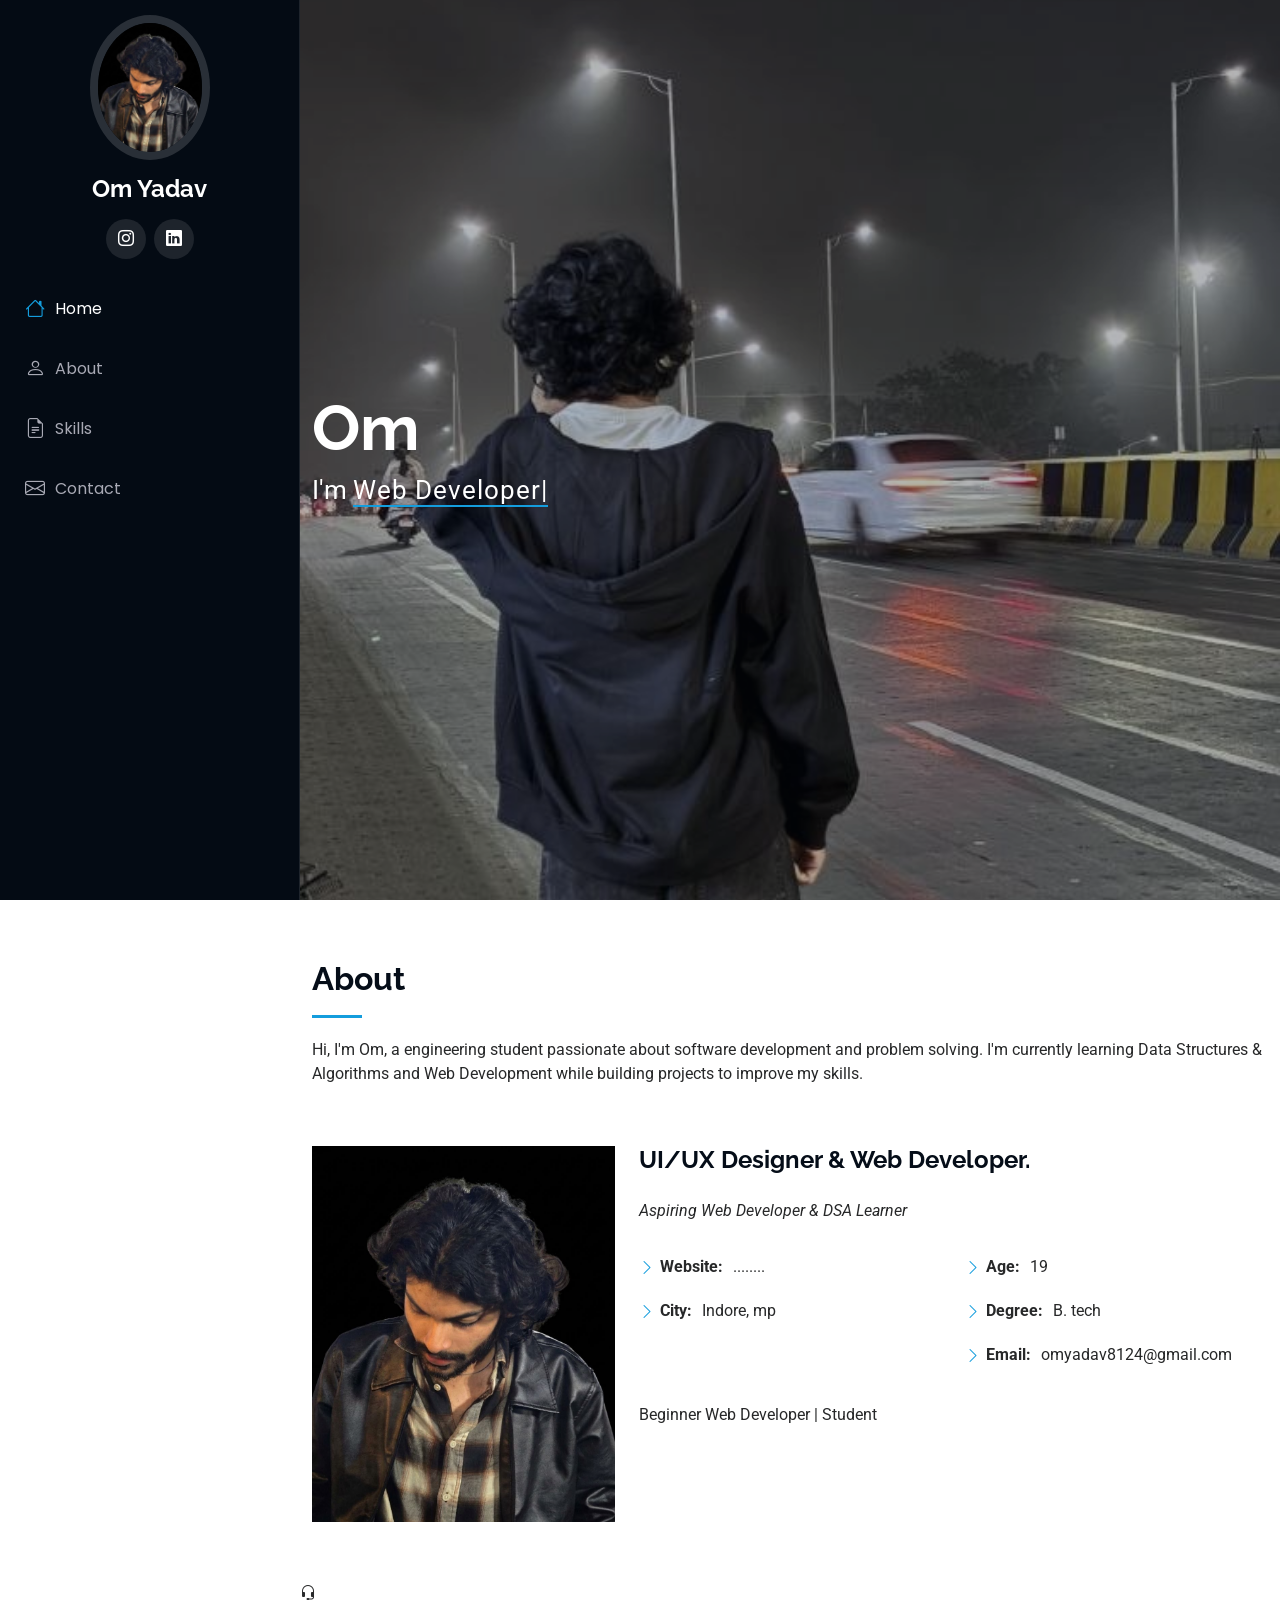
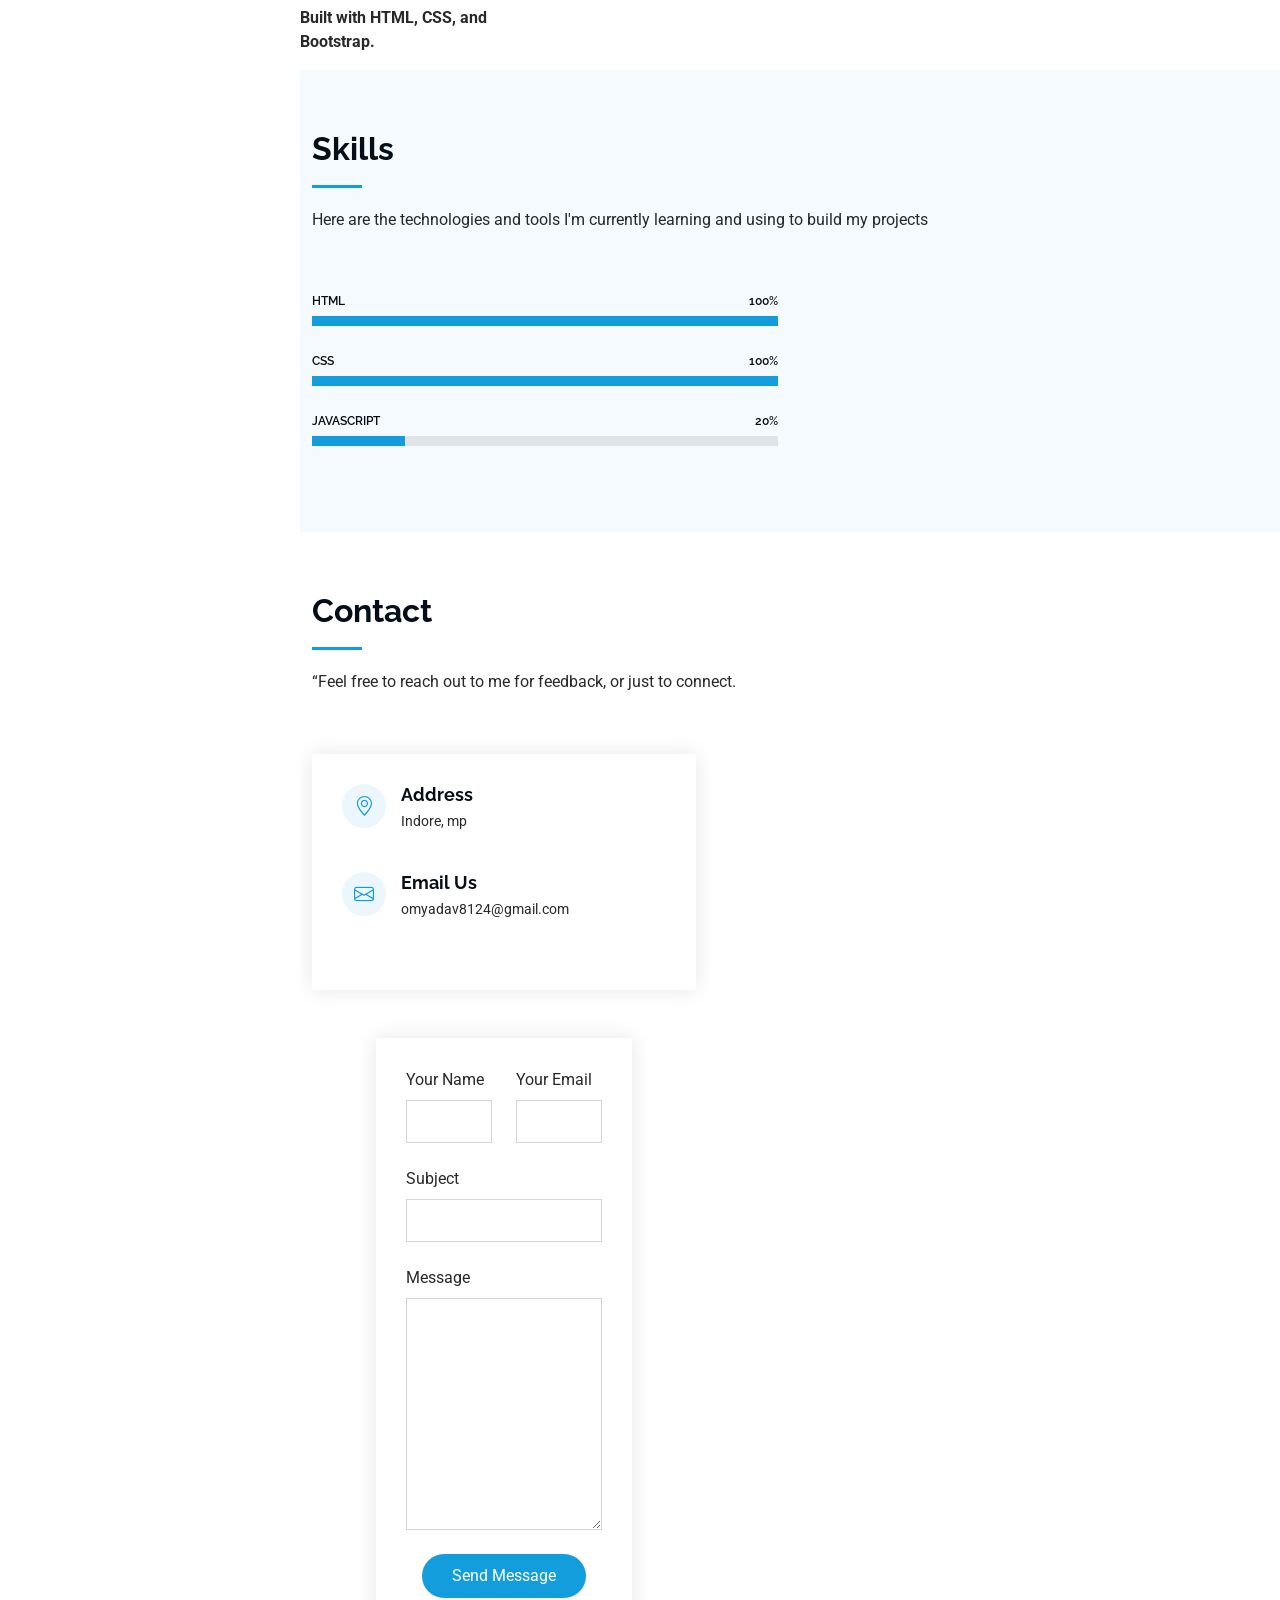
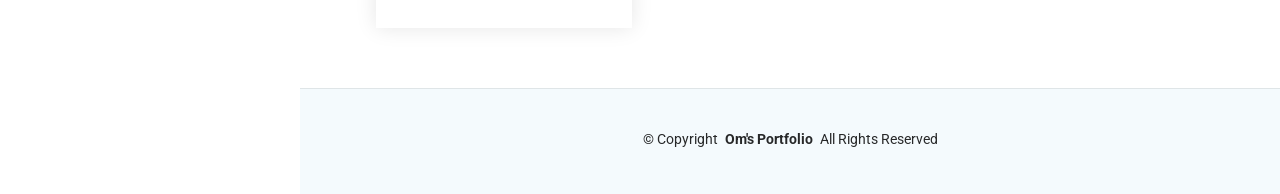
==== index.html @ d422b06d "Move files to root" ====
<!DOCTYPE html>
<html lang="en">

<head>
  <meta charset="utf-8">
  <meta content="width=device-width, initial-scale=1.0" name="viewport">
  <title>Index - iPortfolio Bootstrap Template</title>
  <meta content="" name="description">
  <meta content="" name="keywords">

  <!-- Favicons -->
  <link href="assets/img/favicon.png" rel="icon">
  <link href="assets/img/apple-touch-icon.png" rel="apple-touch-icon">

  <!-- Fonts -->
  <link href="https://fonts.googleapis.com" rel="preconnect">
  <link href="https://fonts.gstatic.com" rel="preconnect" crossorigin>
  <link href="https://fonts.googleapis.com/css2?family=Roboto:ital,wght@0,100;0,300;0,400;0,500;0,700;0,900;1,100;1,300;1,400;1,500;1,700;1,900&family=Poppins:ital,wght@0,100;0,200;0,300;0,400;0,500;0,600;0,700;0,800;0,900;1,100;1,200;1,300;1,400;1,500;1,600;1,700;1,800;1,900&family=Raleway:ital,wght@0,100;0,200;0,300;0,400;0,500;0,600;0,700;0,800;0,900;1,100;1,200;1,300;1,400;1,500;1,600;1,700;1,800;1,900&display=swap" rel="stylesheet">

  <!-- Vendor CSS Files -->
  <link href="assets/vendor/bootstrap/css/bootstrap.min.css" rel="stylesheet">
  <link href="assets/vendor/bootstrap-icons/bootstrap-icons.css" rel="stylesheet">
  <link href="assets/vendor/aos/aos.css" rel="stylesheet">
  <link href="assets/vendor/glightbox/css/glightbox.min.css" rel="stylesheet">
  <link href="assets/vendor/swiper/swiper-bundle.min.css" rel="stylesheet">

  <!-- Main CSS File -->
  <link href="assets/css/main.css" rel="stylesheet">

  <!-- =======================================================
  * Template Name: iPortfolio
  * Template URL: https://bootstrapmade.com/iportfolio-bootstrap-portfolio-websites-template/
  * Updated: Jun 29 2024 with Bootstrap v5.3.3
  * Author: BootstrapMade.com
  * License: https://bootstrapmade.com/license/
  ======================================================== -->
</head>

<body class="index-page">

  <header id="header" class="header dark-background d-flex flex-column">
    <i class="header-toggle d-xl-none bi bi-list"></i>

    <div class="profile-img">
      <img src="assets/img/my-profile-img.jpg" alt="" class="img-fluid rounded-circle">
    </div>

    <a href="index.html" class="logo d-flex align-items-center justify-content-center">
      <!-- Uncomment the line below if you also wish to use an image logo -->
      <!-- <img src="assets/img/logo.png" alt=""> -->
      <h1 class="sitename">Om Yadav</h1>
    </a>

    <div class="social-links text-center">
      
      
      <a href="https://www.instagram.com/ommydvv?igsh=NmppczU2OXlhY2xj" class="instagram"><i class="bi bi-instagram"></i></a>
      <a href="https://www.linkedin.com/in/om-yadav-016438373?utm_source=share_via&utm_content=profile&utm_medium=member_android" class="linkedin"><i class="bi bi-linkedin"></i></a>
      
    </div>


    <nav id="navmenu" class="navmenu">
      <ul>
        <li><a href="#hero" class="active"><i class="bi bi-house navicon"></i>Home</a></li>
        <li><a href="#about"><i class="bi bi-person navicon"></i> About</a></li>
        <li><a href="#skills"><i class="bi bi-file-earmark-text navicon"></i> Skills</a></li>
       
        <li><a href="#contact"><i class="bi bi-envelope navicon"></i> Contact</a></li>
      </ul>
    </nav>

  </header>

  <main class="main">

    <!-- Hero Section -->
    <section id="hero" class="hero section dark-background">

      <img src="assets/img/hero-bg.jpg" alt="" data-aos="fade-in" class="">

      <div class="container" data-aos="fade-up" data-aos-delay="100">
        <h2>Om </h2>
        <p>I'm <span class="typed" data-typed-items="Web Developer,Learner,Student"></span><span class="typed-cursor typed-cursor--blink" aria-hidden="true"></span><span class="typed-cursor typed-cursor--blink" aria-hidden="true"></span></p>
      </div>

    </section><!-- /Hero Section -->

    <!-- About Section -->
    <section id="about" class="about section">

      <!-- Section Title -->
      <div class="container section-title" data-aos="fade-up">
        <h2>About</h2>
        <p>Hi, I'm Om, a engineering student passionate about software development and problem solving. I'm currently learning Data Structures & Algorithms and Web Development while building projects to improve my skills.
      </div><!-- End Section Title -->

      <div class="container" data-aos="fade-up" data-aos-delay="100">

        <div class="row gy-4 justify-content-center">
          <div class="col-lg-4">
            <img src="assets/img/my-profile-img.jpg" class="img-fluid" alt="">
          </div>
          <div class="col-lg-8 content">
            <h2>UI/UX Designer &amp; Web Developer.</h2>
            <p class="fst-italic py-3">
             Aspiring Web Developer & DSA Learner
            </p>
            <div class="row">
              <div class="col-lg-6">
                <ul>
                  
                  <li><i class="bi bi-chevron-right"></i> <strong>Website:</strong> <span>........</span></li>
    
                  <li><i class="bi bi-chevron-right"></i> <strong>City:</strong> <span>Indore, mp</span></li>
                </ul>
              </div>
              <div class="col-lg-6">
                <ul>
                  <li><i class="bi bi-chevron-right"></i> <strong>Age:</strong> <span>19</span></li>
                  <li><i class="bi bi-chevron-right"></i> <strong>Degree:</strong> <span>B. tech</span></li>
                  <li><i class="bi bi-chevron-right"></i> <strong>Email:</strong> <span>omyadav8124@gmail.com</span></li>
                  
                </ul>
              </div>
            </div>
            <p class="py-3">
              Beginner Web Developer | Student

            </p>
          </div>
        </div>

      </div>

    </section><!-- /About Section -->

    <!-- Stats Section -->
   <!-- End Stats Item -->

          <div class="col-lg-3 col-md-6">
            <div class="stats-item">
              <i class="bi bi-headset"></i>
            
              <p><strong>Built with HTML, CSS, and Bootstrap.</strong> </p>
            </div>
          </div><!-- End Stats Item -->

          <!-- End Stats Item -->

        </div>

      </div>

    </section><!-- /Stats Section -->

    <!-- Skills Section -->
    <section id="skills" class="skills section light-background">

      <!-- Section Title -->
      <div class="container section-title" data-aos="fade-up">
        <h2>Skills</h2>
        <p>Here are the technologies and tools I'm currently learning and using to build my projects</p>
      </div><!-- End Section Title -->

      <div class="container" data-aos="fade-up" data-aos-delay="100">

        <div class="row skills-content skills-animation">

          <div class="col-lg-6">

            <div class="progress">
              <span class="skill"><span>HTML</span> <i class="val">100%</i></span>
              <div class="progress-bar-wrap">
                <div class="progress-bar" role="progressbar" aria-valuenow="100" aria-valuemin="0" aria-valuemax="100"></div>
              </div>
            </div><!-- End Skills Item -->

            <div class="progress">
              <span class="skill"><span>CSS</span> <i class="val">100%</i></span>
              <div class="progress-bar-wrap">
                <div class="progress-bar" role="progressbar" aria-valuenow="100" aria-valuemin="0" aria-valuemax="100"></div>
              </div>
            </div><!-- End Skills Item -->

            <div class="progress">
              <span class="skill"><span>JavaScript</span> <i class="val">20%</i></span>
              <div class="progress-bar-wrap">
                <div class="progress-bar" role="progressbar" aria-valuenow="20" aria-valuemin="0" aria-valuemax="100"></div>
              </div>
            </div><!-- End Skills Item -->

          </div>

         <!-- End Skills Item -->

          </div>

        </div>

      </div>

    </section><!-- /Skills Section -->

    <!-- Resume Section -->
    <!-- Edn Resume Item -->

           <!-- Edn Resume Item -->

            <!-- Edn Resume Item -->

          </div>

        <!-- Edn Resume Item -->

          </div>

        </div>

      </div>

    </section><!-- /Resume Section -->

    <!-- Portfolio Section -->
  <!-- /Testimonials Section -->

    <!-- Contact Section -->
    <section id="contact" class="contact section">

      <!-- Section Title -->
      <div class="container section-title" data-aos="fade-up">
        <h2>Contact</h2>
        <p>“Feel free to reach out to me for feedback, or just to connect.</p>
      </div><!-- End Section Title -->

      <div class="container" data-aos="fade-up" data-aos-delay="100">

        <div class="row gy-4">

          <div class="col-lg-5">

            <div class="info-wrap">
              <div class="info-item d-flex" data-aos="fade-up" data-aos-delay="200">
                <i class="bi bi-geo-alt flex-shrink-0"></i>
                <div>
                  <h3>Address</h3>
                  <p>Indore, mp</p>
                </div>
              </div><!-- End Info Item -->

             <!-- End Info Item -->

              <div class="info-item d-flex" data-aos="fade-up" data-aos-delay="400">
                <i class="bi bi-envelope flex-shrink-0"></i>
                <div>
                  <h3>Email Us</h3>
                  <p>omyadav8124@gmail.com</p>
                </div>
              </div><!-- End Info Item -->

             
          </div>

          <div class="col-lg-8 col-md-10 col-sm-12 mx-auto  mt-5 " >
           <form action="#" method="post" class="php-email-form" onsubmit="return false;">

          
              <div class="row gy-4">

                <div class="col-md-6">
                  <label for="name-field" class="pb-2">Your Name</label>
                  <input type="text" name="name" id="name-field" class="form-control" required="">
                </div>

                <div class="col-md-6">
                  <label for="email-field" class="pb-2">Your Email</label>
                  <input type="email" class="form-control" name="email" id="email-field" required="">
                </div>

                <div class="col-md-12">
                  <label for="subject-field" class="pb-2">Subject</label>
                  <input type="text" class="form-control" name="subject" id="subject-field" required="">
                </div>

                <div class="col-md-12">
                  <label for="message-field" class="pb-2">Message</label>
                  <textarea class="form-control" name="message" rows="10" id="message-field" required=""></textarea>
                </div>

                <div class="col-md-12 text-center">
                  <div class="loading">Loading</div>
                  <div class="error-message"></div>
                  <div class="sent-message">Your message has been sent. Thank you!</div>

                  <button type="submit">Send Message</button>
                </div>

              </div>
            </form>
            <div id="form-message" class="alert alert-success d-none mt-3">
  ✅ Your message has been sent successfully (demo).
</div>

          </div><!-- End Contact Form -->

        </div>

      </div>

    </section><!-- /Contact Section -->

  </main>

  <footer id="footer" class="footer position-relative light-background">

    <div class="container">
      <div class="copyright text-center ">
        <p>© <span>Copyright</span> <strong class="px-1 sitename">Om's Portfolio</strong> <span>All Rights Reserved</span></p>
      </div>
      <div class="credits">
        <!-- All the links in the footer should remain intact. -->
        <!-- You can delete the links only if you've purchased the pro version. -->
        <!-- Licensing information: https://bootstrapmade.com/license/ -->
        <!-- Purchase the pro version with working PHP/AJAX contact form: [buy-url] -->
       
      </div>
    </div>

  </footer>

  <!-- Scroll Top -->
  <a href="#" id="scroll-top" class="scroll-top d-flex align-items-center justify-content-center"><i class="bi bi-arrow-up-short"></i></a>

  <!-- Preloader -->
  <div id="preloader"></div>

  <!-- Vendor JS Files -->
  <script src="assets/vendor/bootstrap/js/bootstrap.bundle.min.js"></script>
  <script src="assets/vendor/php-email-form/validate.js"></script>
  <script src="assets/vendor/aos/aos.js"></script>
  <script src="assets/vendor/typed.js/typed.umd.js"></script>
  <script src="assets/vendor/purecounter/purecounter_vanilla.js"></script>
  <script src="assets/vendor/waypoints/noframework.waypoints.js"></script>
  <script src="assets/vendor/glightbox/js/glightbox.min.js"></script>
  <script src="assets/vendor/imagesloaded/imagesloaded.pkgd.min.js"></script>
  <script src="assets/vendor/isotope-layout/isotope.pkgd.min.js"></script>
  <script src="assets/vendor/swiper/swiper-bundle.min.js"></script>

  <!-- Main JS File -->
  <script src="assets/js/main.js"></script>
  <script>
document.querySelector('.php-email-form').addEventListener('submit', function(e) {
  e.preventDefault(); // stop actual submission
  document.getElementById('form-message').classList.remove('d-none');
});
</script>



</body>

</html>
---- assets/css/main.css ----
/**
* Template Name: iPortfolio
* Template URL: https://bootstrapmade.com/iportfolio-bootstrap-portfolio-websites-template/
* Updated: Jun 29 2024 with Bootstrap v5.3.3
* Author: BootstrapMade.com
* License: https://bootstrapmade.com/license/
*/

/*--------------------------------------------------------------
# Font & Color Variables
# Help: https://bootstrapmade.com/color-system/
--------------------------------------------------------------*/
/* Fonts */
:root {
  --default-font: "Roboto",  system-ui, -apple-system, "Segoe UI", Roboto, "Helvetica Neue", Arial, "Noto Sans", "Liberation Sans", sans-serif, "Apple Color Emoji", "Segoe UI Emoji", "Segoe UI Symbol", "Noto Color Emoji";
  --heading-font: "Raleway",  sans-serif;
  --nav-font: "Poppins",  sans-serif;
}

/* Global Colors - The following color variables are used throughout the website. Updating them here will change the color scheme of the entire website */
:root { 
  --background-color: #ffffff; /* Background color for the entire website, including individual sections */
  --default-color: #272829; /* Default color used for the majority of the text content across the entire website */
  --heading-color: #050d18; /* Color for headings, subheadings and title throughout the website */
  --accent-color: #149ddd; /* Accent color that represents your brand on the website. It's used for buttons, links, and other elements that need to stand out */
  --surface-color: #ffffff; /* The surface color is used as a background of boxed elements within sections, such as cards, icon boxes, or other elements that require a visual separation from the global background. */
  --contrast-color: #ffffff; /* Contrast color for text, ensuring readability against backgrounds of accent, heading, or default colors. */
}

/* Nav Menu Colors - The following color variables are used specifically for the navigation menu. They are separate from the global colors to allow for more customization options */
:root {
  --nav-color: #a8a9b4;  /* The default color of the main navmenu links */
  --nav-hover-color: #ffffff; /* Applied to main navmenu links when they are hovered over or active */
  --nav-mobile-background-color: #040b14; /* Used as the background color for mobile navigation menu */
  --nav-dropdown-background-color: #040b14; /* Used as the background color for dropdown items that appear when hovering over primary navigation items */
  --nav-dropdown-color: #a8a9b4; /* Used for navigation links of the dropdown items in the navigation menu. */
  --nav-dropdown-hover-color: #ffffff; /* Similar to --nav-hover-color, this color is applied to dropdown navigation links when they are hovered over. */
}

/* Color Presets - These classes override global colors when applied to any section or element, providing reuse of the sam color scheme. */

.light-background {
  --background-color: #f4fafd;
  --surface-color: #ffffff;
}

.dark-background {
  --background-color: #040b14;
  --default-color: #ffffff;
  --heading-color: #ffffff;
  --surface-color: #151f2b;
  --contrast-color: #ffffff;
}

/* Smooth scroll */
:root {
  scroll-behavior: smooth;
}

/*--------------------------------------------------------------
# General Styling & Shared Classes
--------------------------------------------------------------*/
body {
  color: var(--default-color);
  background-color: var(--background-color);
  font-family: var(--default-font);
}

a {
  color: var(--accent-color);
  text-decoration: none;
  transition: 0.3s;
}

a:hover {
  color: color-mix(in srgb, var(--accent-color), transparent 25%);
  text-decoration: none;
}

h1,
h2,
h3,
h4,
h5,
h6 {
  color: var(--heading-color);
  font-family: var(--heading-font);
}

/* PHP Email Form Messages
------------------------------*/
.php-email-form .error-message {
  display: none;
  background: #df1529;
  color: #ffffff;
  text-align: left;
  padding: 15px;
  margin-bottom: 24px;
  font-weight: 600;
}

.php-email-form .sent-message {
  display: none;
  color: #ffffff;
  background: #059652;
  text-align: center;
  padding: 15px;
  margin-bottom: 24px;
  font-weight: 600;
}

.php-email-form .loading {
  display: none;
  background: var(--surface-color);
  text-align: center;
  padding: 15px;
  margin-bottom: 24px;
}

.php-email-form .loading:before {
  content: "";
  display: inline-block;
  border-radius: 50%;
  width: 24px;
  height: 24px;
  margin: 0 10px -6px 0;
  border: 3px solid var(--accent-color);
  border-top-color: var(--surface-color);
  animation: php-email-form-loading 1s linear infinite;
}

@keyframes php-email-form-loading {
  0% {
    transform: rotate(0deg);
  }

  100% {
    transform: rotate(360deg);
  }
}

/*--------------------------------------------------------------
# Global Header
--------------------------------------------------------------*/
.header {
  color: var(--default-color);
  background-color: var(--background-color);
  position: fixed;
  top: 0;
  left: 0;
  bottom: 0;
  padding: 0 15px;
  width: 300px;
  transition: all ease-in-out 0.3s;
  overflow-y: auto;
  z-index: 997;
  border-right: 1px solid color-mix(in srgb, var(--default-color), transparent 90%);
}

.header .profile-img img {
  margin: 15px auto;
  display: block;
  width: 120px;
  border: 8px solid color-mix(in srgb, var(--default-color), transparent 85%);
}

.header .logo {
  line-height: 1;
  margin-bottom: 15px;
}

.header .logo img {
  max-height: 32px;
  margin-right: 8px;
}

.header .logo h1 {
  font-size: 24px;
  margin: 0;
  font-weight: 700;
  color: var(--heading-color);
}

.header .social-links {
  margin: 0 0 20px 0;
}

.header .social-links a {
  font-size: 16px;
  display: inline-flex;
  align-items: center;
  justify-content: center;
  background: color-mix(in srgb, var(--default-color), transparent 90%);
  color: var(--default-color);
  margin: 0 2px;
  border-radius: 50%;
  text-align: center;
  width: 40px;
  height: 40px;
  transition: 0.3s;
}

.header .social-links a:hover {
  color: var(--contrast-color);
  background: var(--accent-color);
}

@media (min-width: 1200px) {

  .header~main,
  .header~#footer {
    margin-left: 300px;
  }
}

@media (max-width: 1199px) {
  .header {
    left: -100%;
  }
}

.header.header-show {
  left: 0;
}

.header .header-toggle {
  color: var(--contrast-color);
  background-color: var(--accent-color);
  font-size: 22px;
  display: flex;
  align-items: center;
  justify-content: center;
  width: 40px;
  height: 40px;
  border-radius: 50%;
  cursor: pointer;
  position: fixed;
  top: 15px;
  right: 15px;
  z-index: 9999;
  transition: background-color 0.3s;
}

.header .header-toggle:hover {
  color: var(--contrast-color);
  background-color: color-mix(in srgb, var(--accent-color) 90%, white 15%);
}

/*--------------------------------------------------------------
# Navigation Menu
--------------------------------------------------------------*/
.mobile-nav-toggle {
  display: none;
}

.navmenu {
  padding: 0;
  z-index: 9997;
}

.navmenu ul {
  list-style: none;
  padding: 0 0 20px 0;
  margin: 0;
}

.navmenu a,
.navmenu a:focus {
  color: var(--nav-color);
  padding: 15px 10px;
  font-family: var(--nav-font);
  font-size: 16px;
  font-weight: 400;
  display: flex;
  align-items: center;
  white-space: nowrap;
  transition: 0.3s;
  width: 100%;
}

.navmenu a .navicon,
.navmenu a:focus .navicon {
  font-size: 20px;
  margin-right: 10px;
}

.navmenu a .toggle-dropdown,
.navmenu a:focus .toggle-dropdown {
  font-size: 12px;
  line-height: 0;
  margin-left: auto;
  width: 30px;
  height: 30px;
  display: flex;
  align-items: center;
  justify-content: center;
  border-radius: 50%;
  transition: 0.3s;
  flex-shrink: 0;
  background-color: color-mix(in srgb, var(--accent-color), transparent 90%);
}

.navmenu a .toggle-dropdown:hover,
.navmenu a:focus .toggle-dropdown:hover {
  background-color: var(--accent-color);
  color: var(--contrast-color);
}

.navmenu a:hover,
.navmenu .active,
.navmenu .active:focus {
  color: var(--nav-hover-color);
}

.navmenu a:hover .navicon,
.navmenu .active .navicon,
.navmenu .active:focus .navicon {
  color: var(--accent-color);
}

.navmenu .active .toggle-dropdown,
.navmenu .active:focus .toggle-dropdown {
  background-color: var(--accent-color);
  color: var(--contrast-color);
  transform: rotate(180deg);
}

.navmenu .dropdown {
  display: block;
}

.navmenu .dropdown a,
.navmenu .dropdown a:focus {
  color: --nav-dropdown-color;
}

.navmenu .dropdown a:hover,
.navmenu .dropdown .active,
.navmenu .dropdown .active:focus {
  color: var(--nav-dropdown-hover-color);
}

.navmenu .dropdown ul {
  position: static;
  display: none;
  z-index: 99;
  padding: 5px 10px;
  margin: 5px 10px;
  background-color: var(--nav-dropdown-background-color);
  border: 1px solid color-mix(in srgb, var(--default-color), transparent 90%);
  box-shadow: none;
  transition: all 0.5s ease-in-out;
}

.navmenu .dropdown ul ul {
  background-color: rgba(33, 37, 41, 0.1);
}

.navmenu .dropdown>.dropdown-active {
  display: block;
  background-color: rgba(33, 37, 41, 0.03);
}

/*--------------------------------------------------------------
# Global Footer
--------------------------------------------------------------*/
.footer {
  color: var(--default-color);
  background-color: var(--background-color);
  font-size: 14px;
  padding: 40px 0;
  position: relative;
  border-top: 1px solid color-mix(in srgb, var(--default-color), transparent 90%);
}

.footer .copyright p {
  margin-bottom: 0;
}

.footer .credits {
  margin-top: 4px;
  font-size: 13px;
  text-align: center;
}

/*--------------------------------------------------------------
# Preloader
--------------------------------------------------------------*/
#preloader {
  position: fixed;
  inset: 0;
  z-index: 999999;
  overflow: hidden;
  background: var(--background-color);
  transition: all 0.6s ease-out;
}

#preloader:before {
  content: "";
  position: fixed;
  top: calc(50% - 30px);
  left: calc(50% - 30px);
  border: 6px solid #ffffff;
  border-color: var(--accent-color) transparent var(--accent-color) transparent;
  border-radius: 50%;
  width: 60px;
  height: 60px;
  animation: animate-preloader 1.5s linear infinite;
}

@keyframes animate-preloader {
  0% {
    transform: rotate(0deg);
  }

  100% {
    transform: rotate(360deg);
  }
}

/*--------------------------------------------------------------
# Scroll Top Button
--------------------------------------------------------------*/
.scroll-top {
  position: fixed;
  visibility: hidden;
  opacity: 0;
  right: 15px;
  bottom: -15px;
  z-index: 99999;
  background-color: var(--accent-color);
  width: 44px;
  height: 44px;
  border-radius: 50px;
  transition: all 0.4s;
}

.scroll-top i {
  font-size: 24px;
  color: var(--contrast-color);
  line-height: 0;
}

.scroll-top:hover {
  background-color: color-mix(in srgb, var(--accent-color), transparent 20%);
  color: var(--contrast-color);
}

.scroll-top.active {
  visibility: visible;
  opacity: 1;
  bottom: 15px;
}

/*--------------------------------------------------------------
# Disable aos animation delay on mobile devices
--------------------------------------------------------------*/
@media screen and (max-width: 768px) {
  [data-aos-delay] {
    transition-delay: 0 !important;
  }
}

/*--------------------------------------------------------------
# Global Page Titles & Breadcrumbs
--------------------------------------------------------------*/
.page-title {
  color: var(--default-color);
  background-color: var(--background-color);
  padding: 25px 0;
  position: relative;
}

.page-title h1 {
  font-size: 24px;
  font-weight: 700;
}

.page-title .breadcrumbs ol {
  display: flex;
  flex-wrap: wrap;
  list-style: none;
  padding: 0;
  margin: 0;
  font-size: 14px;
  font-weight: 400;
}

.page-title .breadcrumbs ol li+li {
  padding-left: 10px;
}

.page-title .breadcrumbs ol li+li::before {
  content: "/";
  display: inline-block;
  padding-right: 10px;
  color: color-mix(in srgb, var(--default-color), transparent 70%);
}

/*--------------------------------------------------------------
# Global Sections
--------------------------------------------------------------*/
section,
.section {
  color: var(--default-color);
  background-color: var(--background-color);
  padding: 60px 0;
  overflow: clip;
}

/*--------------------------------------------------------------
# Global Section Titles
--------------------------------------------------------------*/
.section-title {
  padding-bottom: 60px;
  position: relative;
}

.section-title h2 {
  font-size: 32px;
  font-weight: 700;
  margin-bottom: 20px;
  padding-bottom: 20px;
  position: relative;
}

.section-title h2:after {
  content: "";
  position: absolute;
  display: block;
  width: 50px;
  height: 3px;
  background: var(--accent-color);
  left: 0;
  bottom: 0;
}

.section-title p {
  margin-bottom: 0;
}

/*--------------------------------------------------------------
# Hero Section
--------------------------------------------------------------*/
.hero {
  width: 100%;
  min-height: 100vh;
  position: relative;
  padding: 80px 0;
  display: flex;
  align-items: center;
  justify-content: center;
}

.hero img {
  position: absolute;
  inset: 0;
  display: block;
  width: 100%;
  height: 100%;
  object-fit: cover;
  z-index: 1;
}

.hero:before {
  content: "";
  background: color-mix(in srgb, var(--background-color), transparent 70%);
  position: absolute;
  inset: 0;
  z-index: 2;
}

.hero .container {
  position: relative;
  z-index: 3;
}

.hero h2 {
  margin: 0;
  font-size: 64px;
  font-weight: 700;
}

.hero p {
  margin: 5px 0 0 0;
  font-size: 26px;
}

.hero p span {
  letter-spacing: 1px;
  border-bottom: 2px solid var(--accent-color);
}

.hero .social-links {
  margin-top: 25px;
}

.hero .social-links a {
  font-size: 24px;
  display: inline-block;
  color: color-mix(in srgb, var(--default-color), transparent 50%);
  line-height: 1;
  margin-right: 20px;
  transition: 0.3s;
}

.hero .social-links a:hover {
  color: var(--accent-color);
}

@media (max-width: 768px) {
  .hero h2 {
    font-size: 32px;
  }

  .hero p {
    font-size: 20px;
  }
}

/*--------------------------------------------------------------
# About Section
--------------------------------------------------------------*/
.about .content h2 {
  font-weight: 700;
  font-size: 24px;
}

.about .content ul {
  list-style: none;
  padding: 0;
}

.about .content ul li {
  margin-bottom: 20px;
  display: flex;
  align-items: center;
}

.about .content ul strong {
  margin-right: 10px;
}

.about .content ul i {
  font-size: 16px;
  margin-right: 5px;
  color: var(--accent-color);
  line-height: 0;
}

/*--------------------------------------------------------------
# Stats Section
--------------------------------------------------------------*/
.stats .stats-item {
  padding: 30px;
  width: 100%;
}

.stats .stats-item i {
  color: var(--accent-color);
  display: block;
  font-size: 44px;
  float: left;
  line-height: 0;
}

.stats .stats-item .purecounter {
  color: var(--heading-color);
  font-size: 48px;
  line-height: 40px;
  display: block;
  font-weight: 700;
  margin-left: 60px;
}

.stats .stats-item p {
  color: color-mix(in srgb, var(--default-color), transparent 40%);
  padding: 15px 0 0 0;
  margin: 0 0 0 60px;
  font-family: var(--heading-font);
  font-size: 14px;
}

/*--------------------------------------------------------------
# Skills Section
--------------------------------------------------------------*/
.skills .progress {
  height: 60px;
  display: block;
  background: none;
  border-radius: 0;
}

.skills .progress .skill {
  color: var(--heading-color);
  padding: 0;
  margin: 0 0 6px 0;
  text-transform: uppercase;
  display: block;
  font-weight: 600;
  font-family: var(--heading-font);
}

.skills .progress .skill .val {
  float: right;
  font-style: normal;
}

.skills .progress-bar-wrap {
  background: color-mix(in srgb, var(--default-color), transparent 90%);
  height: 10px;
}

.skills .progress-bar {
  width: 1px;
  height: 10px;
  transition: 0.9s;
  background-color: var(--accent-color);
}

/*--------------------------------------------------------------
# Resume Section
--------------------------------------------------------------*/
.resume .resume-title {
  color: var(--heading-color);
  font-size: 26px;
  font-weight: 700;
  margin-top: 20px;
  margin-bottom: 20px;
}

.resume .resume-item {
  padding: 0 0 20px 20px;
  margin-top: -2px;
  border-left: 2px solid var(--accent-color);
  position: relative;
}

.resume .resume-item h4 {
  line-height: 18px;
  font-size: 18px;
  font-weight: 600;
  text-transform: uppercase;
  color: color-mix(in srgb, var(--default-color), transparent 20%);
  margin-bottom: 10px;
}

.resume .resume-item h5 {
  font-size: 16px;
  padding: 5px 15px;
  display: inline-block;
  font-weight: 600;
  margin-bottom: 10px;
}

.resume .resume-item ul {
  padding-left: 20px;
}

.resume .resume-item ul li {
  padding-bottom: 10px;
}

.resume .resume-item:last-child {
  padding-bottom: 0;
}

.resume .resume-item::before {
  content: "";
  position: absolute;
  width: 16px;
  height: 16px;
  border-radius: 50px;
  left: -9px;
  top: 0;
  background: var(--background-color);
  border: 2px solid var(--accent-color);
}

/*--------------------------------------------------------------
# Portfolio Section
--------------------------------------------------------------*/
.portfolio .portfolio-filters {
  padding: 0;
  margin: 0 auto 20px auto;
  list-style: none;
  text-align: center;
}

.portfolio .portfolio-filters li {
  cursor: pointer;
  display: inline-block;
  padding: 0;
  font-size: 14px;
  font-weight: 400;
  margin: 0 10px;
  line-height: 1;
  text-transform: uppercase;
  margin-bottom: 10px;
  transition: all 0.3s ease-in-out;
}

.portfolio .portfolio-filters li:hover,
.portfolio .portfolio-filters li.filter-active {
  color: var(--accent-color);
}

.portfolio .portfolio-filters li:first-child {
  margin-left: 0;
}

.portfolio .portfolio-filters li:last-child {
  margin-right: 0;
}

@media (max-width: 575px) {
  .portfolio .portfolio-filters li {
    font-size: 14px;
    margin: 0 5px;
  }
}

.portfolio .portfolio-content {
  position: relative;
  overflow: hidden;
}

.portfolio .portfolio-content img {
  transition: 0.3s;
}

.portfolio .portfolio-content .portfolio-info {
  opacity: 0;
  position: absolute;
  inset: 0;
  z-index: 3;
  transition: all ease-in-out 0.3s;
  background: rgba(0, 0, 0, 0.6);
  padding: 15px;
}

.portfolio .portfolio-content .portfolio-info h4 {
  font-size: 14px;
  padding: 5px 10px;
  font-weight: 400;
  color: #ffffff;
  display: inline-block;
  background-color: var(--accent-color);
}

.portfolio .portfolio-content .portfolio-info p {
  position: absolute;
  bottom: 10px;
  text-align: center;
  display: inline-block;
  left: 0;
  right: 0;
  font-size: 16px;
  font-weight: 600;
  color: rgba(255, 255, 255, 0.8);
}

.portfolio .portfolio-content .portfolio-info .preview-link,
.portfolio .portfolio-content .portfolio-info .details-link {
  position: absolute;
  left: calc(50% - 40px);
  font-size: 26px;
  top: calc(50% - 14px);
  color: #fff;
  transition: 0.3s;
  line-height: 1.2;
}

.portfolio .portfolio-content .portfolio-info .preview-link:hover,
.portfolio .portfolio-content .portfolio-info .details-link:hover {
  color: var(--accent-color);
}

.portfolio .portfolio-content .portfolio-info .details-link {
  left: 50%;
  font-size: 34px;
  line-height: 0;
}

.portfolio .portfolio-content:hover .portfolio-info {
  opacity: 1;
}

.portfolio .portfolio-content:hover img {
  transform: scale(1.1);
}

/*--------------------------------------------------------------
# Services Section
--------------------------------------------------------------*/
.services .service-item {
  position: relative;
}

.services .service-item .icon {
  background: var(--accent-color);
  display: flex;
  align-items: center;
  justify-content: center;
  width: 54px;
  height: 54px;
  border-radius: 50%;
  transition: 0.5s;
  border: 1px solid var(--accent-color);
  margin-right: 20px;
}

.services .service-item .icon i {
  color: var(--contrast-color);
  font-size: 24px;
  line-height: 0;
}

.services .service-item:hover .icon {
  background: var(--surface-color);
}

.services .service-item:hover .icon i {
  color: var(--accent-color);
}

.services .service-item .title {
  font-weight: 700;
  margin-bottom: 15px;
  font-size: 18px;
}

.services .service-item .title a {
  color: var(--heading-color);
}

.services .service-item .title a:hover {
  color: var(--accent-color);
}

.services .service-item .description {
  line-height: 24px;
  font-size: 14px;
}

/*--------------------------------------------------------------
# Testimonials Section
--------------------------------------------------------------*/
.testimonials .testimonials-carousel,
.testimonials .testimonials-slider {
  overflow: hidden;
}

.testimonials .testimonial-item {
  box-sizing: content-box;
  text-align: center;
  min-height: 320px;
}

.testimonials .testimonial-item .testimonial-img {
  width: 90px;
  border-radius: 50%;
  margin: 0 auto;
}

.testimonials .testimonial-item h3 {
  font-size: 18px;
  font-weight: bold;
  margin: 10px 0 5px 0;
}

.testimonials .testimonial-item h4 {
  font-size: 14px;
  color: color-mix(in srgb, var(--default-color), transparent 20%);
  margin: 0;
}

.testimonials .testimonial-item .quote-icon-left,
.testimonials .testimonial-item .quote-icon-right {
  color: color-mix(in srgb, var(--accent-color), transparent 40%);
  font-size: 26px;
  line-height: 0;
}

.testimonials .testimonial-item .quote-icon-left {
  display: inline-block;
  left: -5px;
  position: relative;
}

.testimonials .testimonial-item .quote-icon-right {
  display: inline-block;
  right: -5px;
  position: relative;
  top: 10px;
  transform: scale(-1, -1);
}

.testimonials .testimonial-item p {
  font-style: italic;
  margin: 0 15px 15px 15px;
  padding: 20px;
  background-color: var(--surface-color);
  position: relative;
  margin-bottom: 35px;
  border-radius: 6px;
  box-shadow: 0px 2px 15px rgba(0, 0, 0, 0.1);
}

.testimonials .testimonial-item p::after {
  content: "";
  width: 0;
  height: 0;
  border-top: 20px solid var(--surface-color);
  border-right: 20px solid transparent;
  border-left: 20px solid transparent;
  position: absolute;
  bottom: -20px;
  left: calc(50% - 20px);
}

.testimonials .swiper-wrapper {
  height: auto;
}

.testimonials .swiper-pagination {
  margin-top: 40px;
  position: relative;
}

.testimonials .swiper-pagination .swiper-pagination-bullet {
  width: 12px;
  height: 12px;
  background-color: var(--background-color);
  opacity: 1;
  border: 1px solid var(--accent-color);
}

.testimonials .swiper-pagination .swiper-pagination-bullet-active {
  background-color: var(--accent-color);
}

/*--------------------------------------------------------------
# Contact Section
--------------------------------------------------------------*/
.contact .info-wrap {
  background-color: var(--surface-color);
  box-shadow: 0px 0px 20px rgba(0, 0, 0, 0.1);
  padding: 30px;
}

@media (max-width: 575px) {
  .contact .info-wrap {
    padding: 20px;
  }
}

.contact .info-item {
  margin-bottom: 40px;
}

.contact .info-item i {
  font-size: 20px;
  color: var(--accent-color);
  background: color-mix(in srgb, var(--accent-color), transparent 92%);
  width: 44px;
  height: 44px;
  display: flex;
  justify-content: center;
  align-items: center;
  border-radius: 50px;
  transition: all 0.3s ease-in-out;
  margin-right: 15px;
}

.contact .info-item h3 {
  padding: 0;
  font-size: 18px;
  font-weight: 700;
  margin-bottom: 5px;
}

.contact .info-item p {
  padding: 0;
  margin-bottom: 0;
  font-size: 14px;
}

.contact .info-item:hover i {
  background: var(--accent-color);
  color: var(--contrast-color);
}

.contact .php-email-form {
  background-color: var(--surface-color);
  height: 100%;
  padding: 30px;
  box-shadow: 0px 0px 20px rgba(0, 0, 0, 0.1);
}

@media (max-width: 575px) {
  .contact .php-email-form {
    padding: 20px;
  }
}

.contact .php-email-form input[type=text],
.contact .php-email-form input[type=email],
.contact .php-email-form textarea {
  font-size: 14px;
  padding: 10px 15px;
  box-shadow: none;
  border-radius: 0;
  color: var(--default-color);
  background-color: var(--surface-color);
  border-color: color-mix(in srgb, var(--default-color), transparent 80%);
}

.contact .php-email-form input[type=text]:focus,
.contact .php-email-form input[type=email]:focus,
.contact .php-email-form textarea:focus {
  border-color: var(--accent-color);
}

.contact .php-email-form input[type=text]::placeholder,
.contact .php-email-form input[type=email]::placeholder,
.contact .php-email-form textarea::placeholder {
  color: color-mix(in srgb, var(--default-color), transparent 70%);
}

.contact .php-email-form button[type=submit] {
  color: var(--contrast-color);
  background: var(--accent-color);
  border: 0;
  padding: 10px 30px;
  transition: 0.4s;
  border-radius: 50px;
}

.contact .php-email-form button[type=submit]:hover {
  background: color-mix(in srgb, var(--accent-color), transparent 25%);
}

/*--------------------------------------------------------------
# Portfolio Details Section
--------------------------------------------------------------*/
.portfolio-details .portfolio-details-slider img {
  width: 100%;
}

.portfolio-details .portfolio-details-slider .swiper-pagination {
  margin-top: 20px;
  position: relative;
}

.portfolio-details .portfolio-details-slider .swiper-pagination .swiper-pagination-bullet {
  width: 12px;
  height: 12px;
  background-color: color-mix(in srgb, var(--default-color), transparent 85%);
  opacity: 1;
}

.portfolio-details .portfolio-details-slider .swiper-pagination .swiper-pagination-bullet-active {
  background-color: var(--accent-color);
}

.portfolio-details .portfolio-info {
  padding: 30px;
  box-shadow: 0px 0 30px rgba(0, 0, 0, 0.1);
}

.portfolio-details .portfolio-info h3 {
  font-size: 22px;
  font-weight: 700;
  margin-bottom: 20px;
  padding-bottom: 20px;
  border-bottom: 1px solid color-mix(in srgb, var(--default-color), transparent 85%);
}

.portfolio-details .portfolio-info ul {
  list-style: none;
  padding: 0;
  font-size: 15px;
}

.portfolio-details .portfolio-info ul li+li {
  margin-top: 10px;
}

.portfolio-details .portfolio-description {
  padding-top: 30px;
}

.portfolio-details .portfolio-description h2 {
  font-size: 26px;
  font-weight: 700;
  margin-bottom: 20px;
}

.portfolio-details .portfolio-description p {
  padding: 0;
  color: color-mix(in srgb, var(--default-color), transparent 30%);
}

/*--------------------------------------------------------------
# Service Details Section
--------------------------------------------------------------*/
.service-details .services-list {
  padding: 10px 30px;
  border: 1px solid color-mix(in srgb, var(--default-color), transparent 90%);
  margin-bottom: 20px;
}

.service-details .services-list a {
  display: block;
  line-height: 1;
  padding: 8px 0 8px 15px;
  border-left: 3px solid color-mix(in srgb, var(--default-color), transparent 70%);
  margin: 20px 0;
  color: color-mix(in srgb, var(--default-color), transparent 20%);
  transition: 0.3s;
}

.service-details .services-list a.active {
  color: var(--heading-color);
  font-weight: 700;
  border-color: var(--accent-color);
}

.service-details .services-list a:hover {
  border-color: var(--accent-color);
}

.service-details .services-img {
  margin-bottom: 20px;
}

.service-details h3 {
  font-size: 26px;
  font-weight: 700;
}

.service-details h4 {
  font-size: 20px;
  font-weight: 700;
}

.service-details p {
  font-size: 15px;
}

.service-details ul {
  list-style: none;
  padding: 0;
  font-size: 15px;
}

.service-details ul li {
  padding: 5px 0;
  display: flex;
  align-items: center;
}

.service-details ul i {
  font-size: 20px;
  margin-right: 8px;
  color: var(--accent-color);
}

/*--------------------------------------------------------------
# Starter Section Section
--------------------------------------------------------------*/
.starter-section {
  /* Add your styles here */
}
.contact .php-email-form {
  max-width: 900px;   /* adjust as needed */
  margin: 0 auto;     /* center it */
}
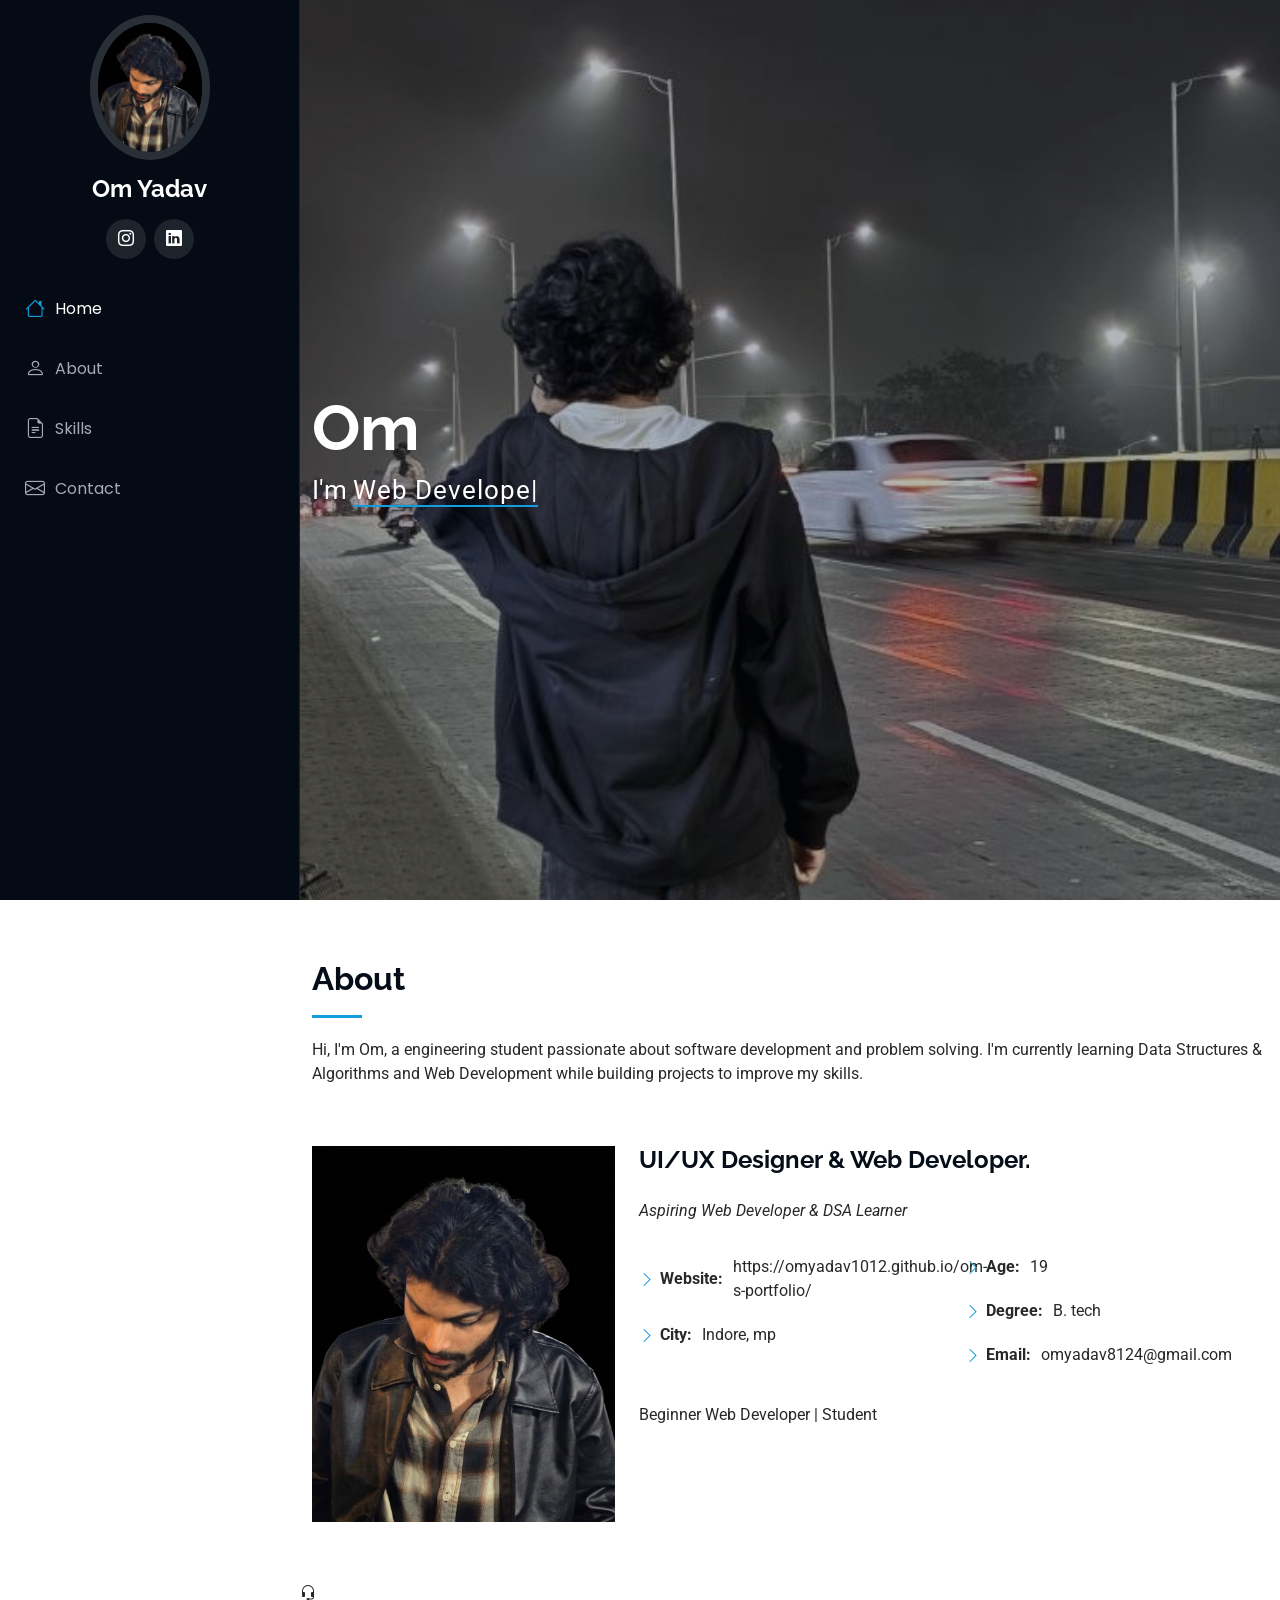
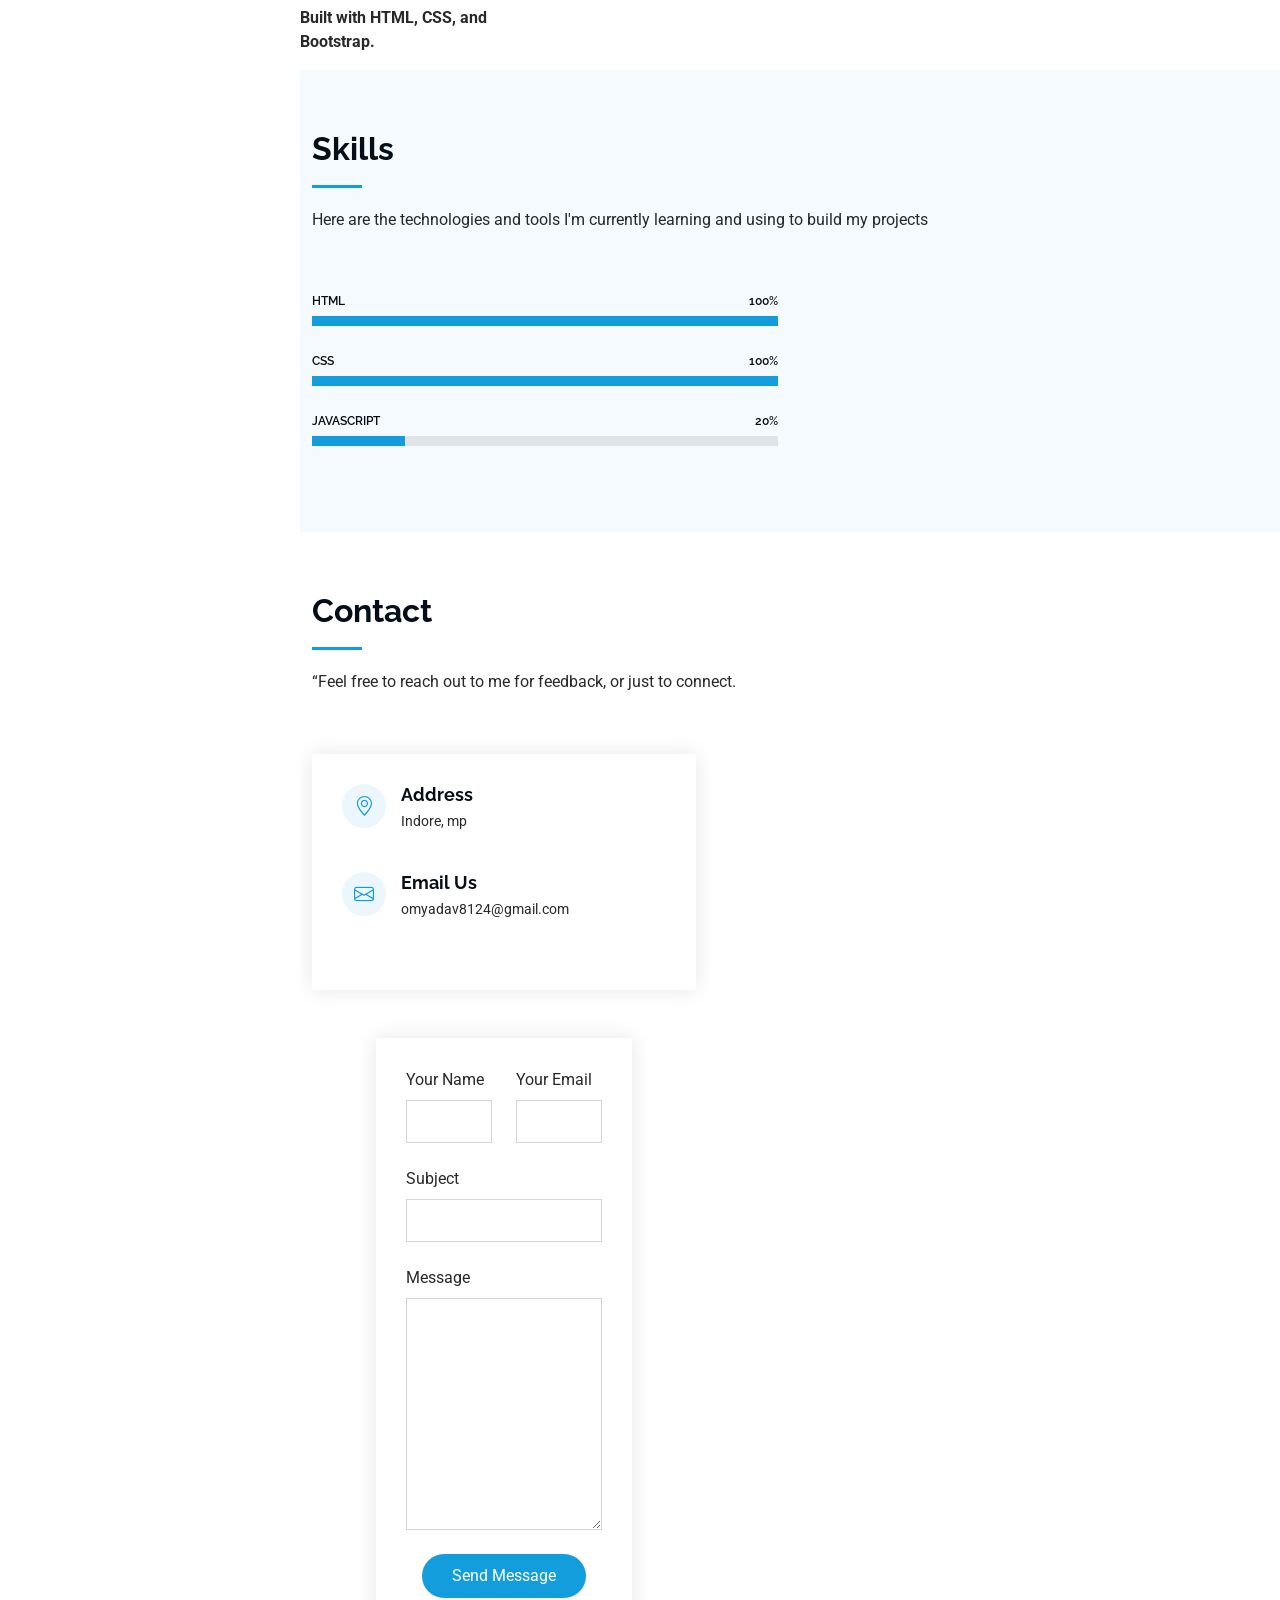
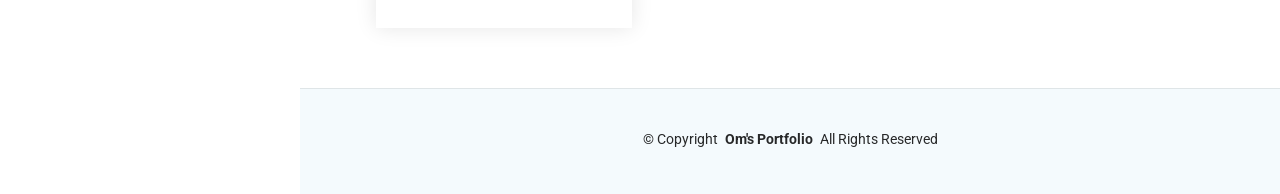
==== commit 18ca0edf: "Update index.html" ====
--- a/index.html
+++ b/index.html
@@ -110,7 +110,7 @@
               <div class="col-lg-6">
                 <ul>
                   
-                  <li><i class="bi bi-chevron-right"></i> <strong>Website:</strong> <span>........</span></li>
+                  <li><i class="bi bi-chevron-right"></i> <strong>Website:</strong> <span>https://omyadav1012.github.io/om-s-portfolio/</span></li>
     
                   <li><i class="bi bi-chevron-right"></i> <strong>City:</strong> <span>Indore, mp</span></li>
                 </ul>
@@ -359,4 +359,4 @@
 
 </body>
 
-</html>+</html>
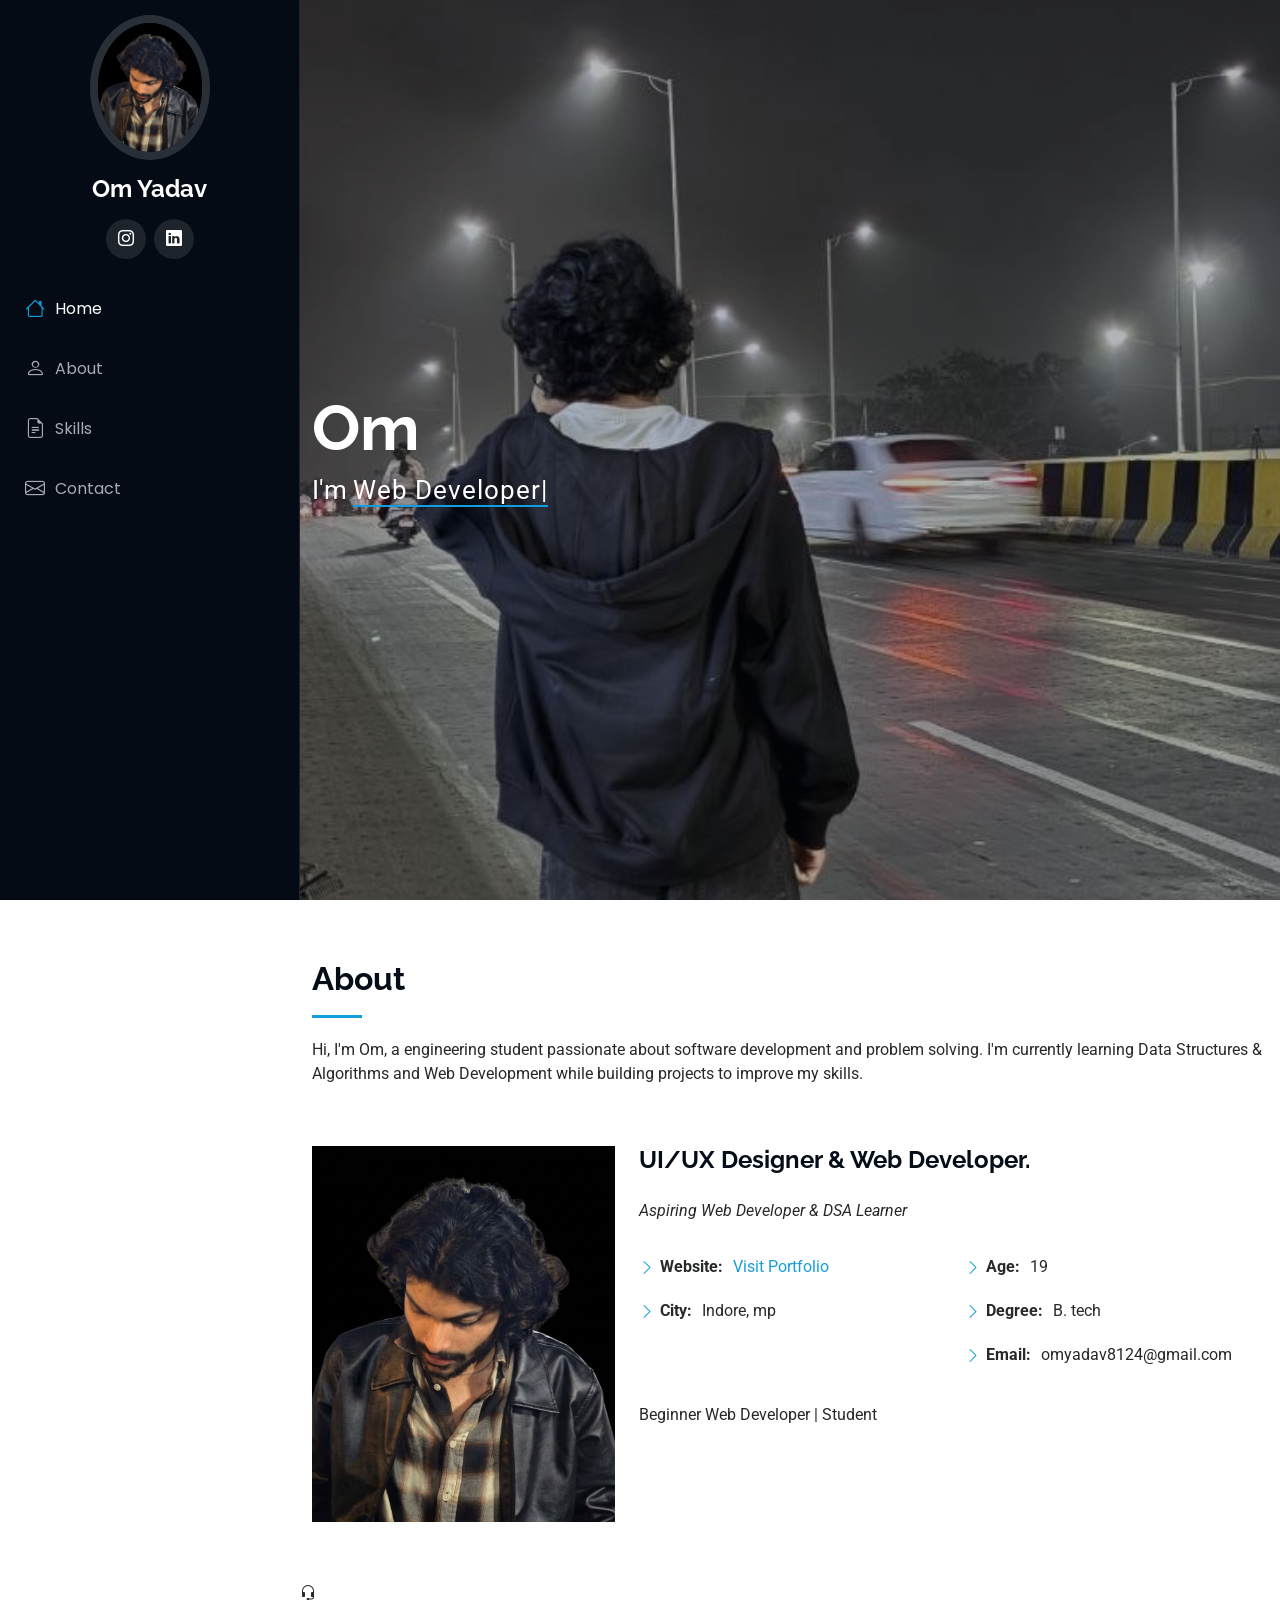
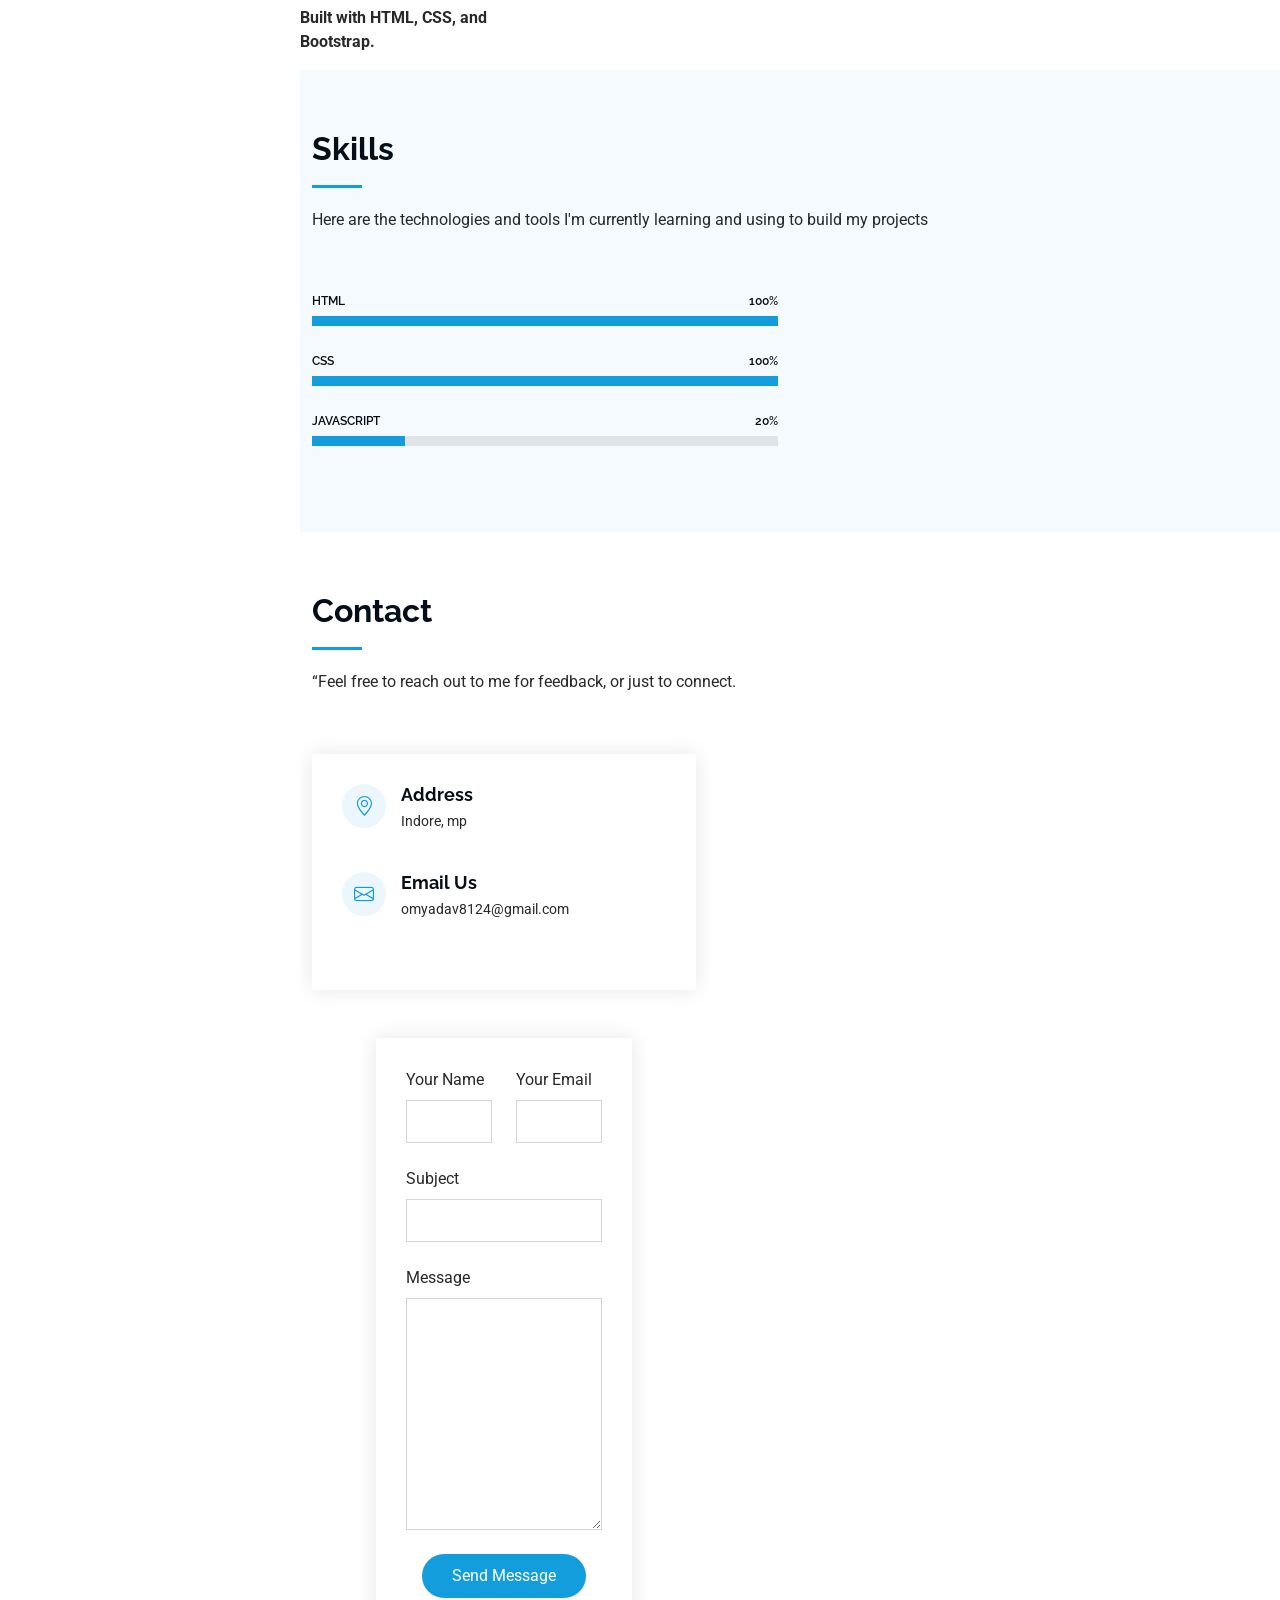
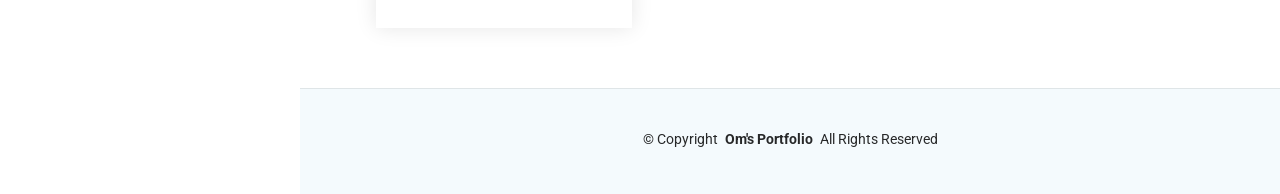
==== commit 483b4d6b: "Update index.html" ====
--- a/index.html
+++ b/index.html
@@ -110,7 +110,9 @@
               <div class="col-lg-6">
                 <ul>
                   
-                  <li><i class="bi bi-chevron-right"></i> <strong>Website:</strong> <span>https://omyadav1012.github.io/om-s-portfolio/</span></li>
+                  <li><i class="bi bi-chevron-right"></i> <strong>Website:</strong> <span> <a href="https://omyadav1012.github.io/om-s-portfolio/" target="_blank">
+          Visit Portfolio
+        </a></span></li>
     
                   <li><i class="bi bi-chevron-right"></i> <strong>City:</strong> <span>Indore, mp</span></li>
                 </ul>
